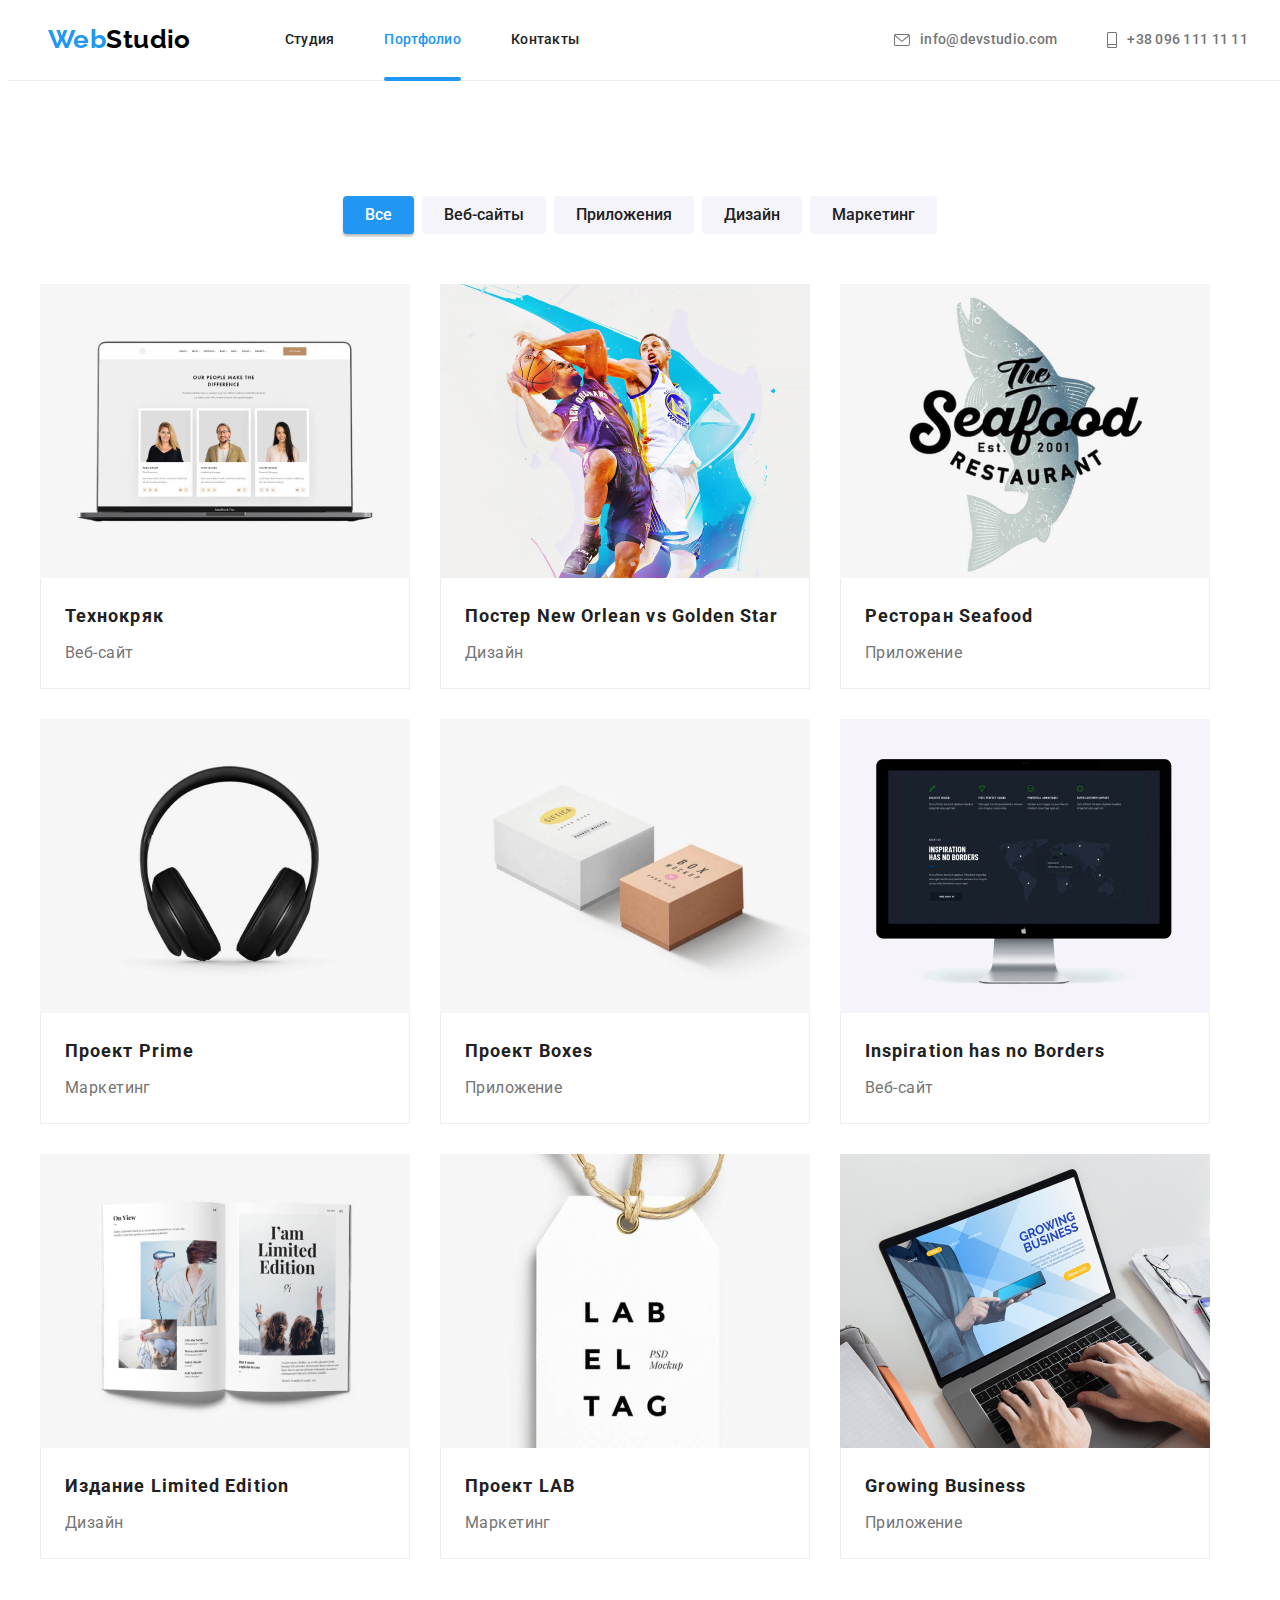
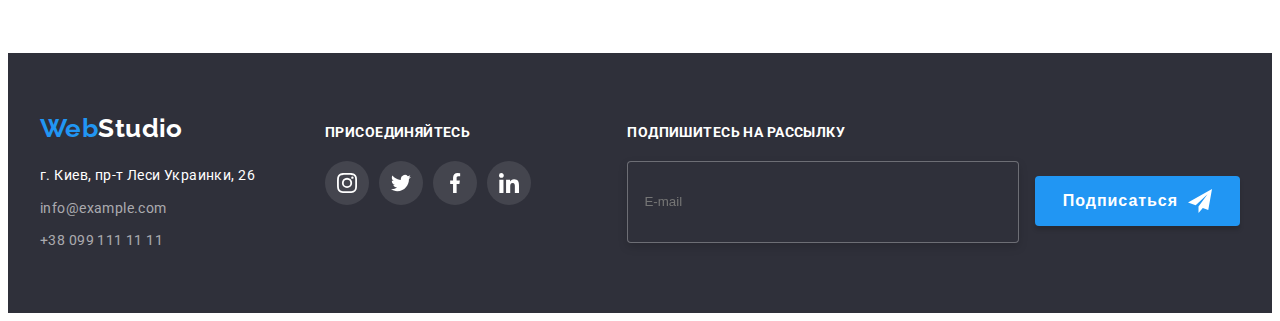
==== portfolio.html @ 4e86a8bd "Add portfolio" ====
<!DOCTYPE html>
<html lang="ru">

<head>
    <meta charset="UTF-8">
    <meta http-equiv="X-UA-Compatible" content="IE=edge">
    <meta name="viewport" content="width=device-width, initial-scale=1.0">
    <title>Document</title>
    <link rel="preconnect" href="https://fonts.googleapis.com">
    <link rel="preconnect" href="https://fonts.gstatic.com" crossorigin>
    <link href="https://fonts.googleapis.com/css2?family=Raleway:wght@700&family=Roboto:wght@400;500;700;900&display=swap"
        rel="stylesheet">
        <link rel="stylesheet" href="https://cdnjs.cloudflare.com/ajax/libs/modern-normalize/1.1.0/modern-normalize.min.css"
            integrity="sha512-wpPYUAdjBVSE4KJnH1VR1HeZfpl1ub8YT/NKx4PuQ5NmX2tKuGu6U/JRp5y+Y8XG2tV+wKQpNHVUX03MfMFn9Q=="
            crossorigin="anonymous" referrerpolicy="no-referrer" />
        <link rel="stylesheet" href="./css/main.min.css">
</head>
<!--Шапка-->
<body>
    <header class="page-header">
        <div class="container header-container">
    
            <nav class="navigation">
                <a href="/" class="logo">Web<span class="logo--header">Studio</span></a>
                <ul class="navigation-section__list">
                    <li class="navigation-section__item">
                        <a href="index.html"
                            class="links navigation-section__link navigation-section__link">Студия</a>
                    </li>
                    <li class="navigation-section__item">
                        <a href="portfolio.html"
                            class="links navigation-section__link navigation-section__link--current">Портфолио</a>
                    </li>
                    <li class="navigation-section__item">
                        <a href="#" class="links navigation-section__link">Контакты</a>
                    </li>
                </ul>
            </nav>
            <ul class="contact-list">
                <li class="contact-list__item">
                    <a href="mailto:info@devstudio.com" class="links contact-list__link">
                        <svg class="contact-list__icon" width="16" height="12">
                            <use href="./images/sprite.svg#envelope"></use>
                        </svg>
                        info@devstudio.com</a>
                </li>
                <li class="contact-list__item">
                    <a href="tel:+380961111111" class="links contact-list__link">
                        <svg class="contact-list__icon" width="10" height="16">
                            <use href="./images/sprite.svg#smartphone"></use>
                        </svg>
                        +38 096 111 11 11</a>
                </li>
            </ul>
        </div>
    </header>
    
    <main>
        
        <section class="section">
            <div class="container">
                <h1 class="is-hidden">portfolio</h1>
    <!--Кнопки фильтров-->
        <ul class="filter-btn__list btn">
            <li class="filter-btn__items">
                <button type="button" class="filter-btn__button filter-btn__button--current">Все</button>
            </li>
            <li class="filter-btn__items">
                <button type="button" class="filter-btn__button">Веб-сайты</button>
            </li>
            <li class="filter-btn__items">
                <button type="button" class="filter-btn__button">Приложения</button>
            </li>
            <li class="filter-btn__items">
                <button type="button" class="filter-btn__button">Дизайн</button>
            </li>
            <li class="filter-btn__items">
                <button type="button" class="filter-btn__button">Маркетинг</button>
            </li>
        </ul>
            
        <!--карточки-->
        
        <ul class="cards-section__list">
            <li class="cards-section__item">
                <a href="#" class="cards-section__link">
                <div class="cards-overlay">
                  <img src="./images/img9.jpg" alt="карточки наших работников" width="370" class="image">
                  <p class="cards-overlay__text">Технокряк это современная площадка распространения коронавируса. Компании используют эту платформу для цифрового
                шпионажа и атак на защищённые сервера конкурентов.</p>
                </div>
                <div class="card-content">
                <h2 class="cards-section__title">Технокряк</h2>
                <p class="cards-section__text">Веб-сайт</p>
                </div>
                </a>
            </li>
            <li class="cards-section__item">
                <a href="#" class="cards-section__link">
                <div class="cards-overlay">
                <img src="./images/img10.jpg" alt="два баскетболиста" width="370" class="image">
                    <p class="cards-overlay__text">Технокряк это современная площадка распространения коронавируса. Компании используют эту
                        платформу для цифрового
                        шпионажа и атак на защищённые сервера конкурентов.</p>
                </div>
                <div class="card-content">
                <h2 class="cards-section__title">Постер <span lang="en"> New Orlean vs Golden Star</span></h2>
                <p class="cards-section__text">Дизайн</p>
                </div>
                </a>
            </li>
            <li class="cards-section__item">
                <a href="#" class="cards-section__link">
                <div class="cards-overlay">
                <img src="./images/img8.jpg" alt="ресторан морской рыбы" width="370" class="image">
                <p class="cards-overlay__text">Технокряк это современная площадка распространения коронавируса. Компании используют эту
                        платформу для цифрового
                        шпионажа и атак на защищённые сервера конкурентов.</p>
                </div>
                <div class="card-content">
                <h2 class="cards-section__title">Ресторан <span lang="en"> Seafood</span></h2>
                <p class="cards-section__text">Приложение</p>
                </div>
                </a>
            </li>
            <li class="cards-section__item">
                <a href="#" class="cards-section__link">
                <div class="cards-overlay">
                <img src="./images/img11.jpg" alt="наушники" width="370" class="image">
                <p class="cards-overlay__text">Технокряк это современная площадка распространения коронавируса. Компании используют эту
                        платформу для цифрового
                        шпионажа и атак на защищённые сервера конкурентов.</p>
                </div>
                <div class="card-content">
                <h2 class="cards-section__title">Проект <span lang="en"> Prime</span></h2>
                <p class="cards-section__text">Маркетинг</p>
                </div>
                </a>
            </li>
            <li class="cards-section__item">
                <a href="#" class="cards-section__link">
                <div class="cards-overlay">
                <img src="./images/img12.jpg" alt="две коробочки" width="370" class="image">
                <p class="cards-overlay__text">Технокряк это современная площадка распространения коронавируса. Компании используют эту
                        платформу для цифрового
                        шпионажа и атак на защищённые сервера конкурентов.</p>
                </div>
                <div class="card-content">
                <h2 class="cards-section__title">Проект <span lang="en"> Boxes</span></h2>
                <p class="cards-section__text">Приложение</p>
                </div>
                </a>
            </li>
            <li class="cards-section__item">
                <a href="#" class="cards-section__link">
                <div class="cards-overlay">
                <img src="./images/img13.jpg" alt="монитор" width="370" class="image">
                <p class="cards-overlay__text">Технокряк это современная площадка распространения коронавируса. Компании используют эту
                        платформу для цифрового
                        шпионажа и атак на защищённые сервера конкурентов.</p>
                </div>
                <div class="card-content">
                <h2 class="cards-section__title"><span lang="en"> Inspiration has no Borders</span></h2>
                <p class="cards-section__text">Веб-сайт</p>
                </div>
                </a>
            </li>
            <li class="cards-section__item">
                <a href="#" class="cards-section__link">
                <div class="cards-overlay">
                <img src="./images/img14.jpg" alt="книга" width="370" class="image">
                <p class="cards-overlay__text">Технокряк это современная площадка распространения коронавируса. Компании используют эту
                        платформу для цифрового
                        шпионажа и атак на защищённые сервера конкурентов.</p>
                </div>
                <div class="card-content">
                <h2 class="cards-section__title">Издание <span lang="en"> Limited Edition</span></h2>
                <p class="cards-section__text">Дизайн</p>
                </div>
                </a>
            </li>
            <li class="cards-section__item">
                <a href="#" class="cards-section__link">
                <div class="cards-overlay">
                <img src="./images/img15.jpg" alt="лейбла" width="370" class="image">
                <p class="cards-overlay__text">Технокряк это современная площадка распространения коронавируса. Компании используют эту
                        платформу для цифрового
                        шпионажа и атак на защищённые сервера конкурентов.</p>
                </div>
                <div class="card-content">
                <h2 class="cards-section__title">Проект <span lang="en"> LAB</span></h2>
                <p class="cards-section__text">Маркетинг</p>
                </div>
                </a>
            </li>
            <li class="cards-section__item">
                <a href="#" class="cards-section__link">
                <div class="cards-overlay">
                <img src="./images/img16.jpg" alt="печатание на ноутбуке" width="370" class="image">
                <p class="cards-overlay__text">Технокряк это современная площадка распространения коронавируса. Компании используют эту
                        платформу для цифрового
                        шпионажа и атак на защищённые сервера конкурентов.</p>
                </div>
                <div class="card-content">
                <h2 class="cards-section__title"><span lang="en"> Growing Business</span></h2>
                <p class="cards-section__text">Приложение</p>
                </div>
                </a>
            </li>
        </ul>
        </div>
        
        </section>
        
    </main>
    <!--подвал-->
    
        <footer class="footer-section">
            <div class="container footer">
                <div class="address-container">
                    <a href="/" class="logo--footer">Web<span class="logo--accent">Studio</span></a>
                    <address>
                        <ul class="footer-section__list">
                            <li class="footer-section__item">
                                <a href="https://goo.gl/maps/anP9cVmsHsZmDmLo8" target="_blank" rel="noopener noreferrer"
                                    class="footer-section__link">
                                    <span class="footer-section__link--current">г. Киев, пр-т Леси Украинки, 26</span></a>
                            </li>
                            <li class="footer-section__item">
                                <a href="mailto:info@example.com" class="footer-section__link">info@example.com</a>
                            </li>
                            <li class="footer-section__item">
                                <a href="tel:+380991111111" class="footer-section__link">+38 099 111 11 11</a>
                            </li>
                        </ul>
                    </address>
                </div>
                <div class="footer-social__thumb">
                    <strong class="footer-social__text">присоединяйтесь</strong>
                    <ul class="footer-social__list">
                        <li class="footer-socials__item">
                            <a href="https://www.instagram.com" class="socials__link socials__link--footer">
                                <svg class="team-social__icon" width="20" height="20">
                                    <use href="./images/sprite.svg#instagram"></use>
                                </svg>
                            </a>
                        </li>
                        <li class="footer-socials__item">
                            <a href="https://twitter.com" class="socials__link socials__link--footer">
                                <svg class="team-social__icon" width="20" height="20">
                                    <use href="./images/sprite.svg#twitter"></use>
                                </svg>
                            </a>
                        </li>
                        <li class="footer-socials__item">
                            <a href="https://www.facebook.com" class="socials__link socials__link--footer">
                                <svg class="team-social__icon" width="20" height="20">
                                    <use href="./images/sprite.svg#facebook"></use>
                                </svg>
                            </a>
                        </li>
                        <li class="footer-socials__item">
                            <a href="https://www.linkedin.com" class="socials__link socials__link--footer">
                                <svg class="team-social__icon" width="20" height="20">
                                    <use href="./images/sprite.svg#linkedin"></use>
                                </svg>
                            </a>
                        </li>
                    </ul>
                </div>
                <!--Форма подвала-->
                <div class="footer-form">
                    <form autocomplete="off">
                        <strong class="footer-form__text">Подпишитесь на рассылку</strong>
                        <label>
        
                            <input class="footer-form__input" type="email" name="email" placeholder="E-mail">
                        </label>
                        <button type="submit" class="footer-form__button">Подписаться
                            <svg class="footer-form__icon--send" width="24" height="24">
                                <use href="./images/sprite.svg#icon-send"></use>
                            </svg>
                        </button>
                    </form>
                </div>
            </div>
        </footer>
</body>

</html>
---- css/main.min.css ----
h1,h2,h3,h4,h5,h6,p,ul{margin:0;padding:0;list-style:none}.socials__link,.team-social__link,.logo--footer,.logo,.cards-section__link,.footer-section__link,.examples-section__link,.links,.navigation-section__link,.contact-list__link{text-decoration:none}.footer-social__list,.team-social__list,.team-section__list,.projects-section__list,.feature-section__list,.filter-btn__list,.cards-section__list,.footer-section__list,.examples-section__list,.navigation-section__list{list-style:none}.is-hidden{position:absolute;white-space:nowrap;width:1px;height:1px;overflow:hidden;border:0;padding:0;clip:rect(0 0 0 0);-webkit-clip-path:inset(50%);clip-path:inset(50%);margin:-1px}.image{display:block;max-width:100%;height:auto}body{color:#fff;background-color:#fff;font-family:"Roboto",sans-serif;font-size:14px;letter-spacing:.03em}.section{padding-top:94px;padding-bottom:94px}.container{width:1200px;margin-left:auto;margin-right:auto;padding-left:15px;padding-right:15px}.page-header{position:fixed;width:100%;top:0;z-index:1;margin:0 auto;border-bottom:1px solid #ececec;background-color:#fff}.header-container{display:flex;align-items:center}.navigation{display:flex;text-align:center}.navigation-section__list{display:flex;align-items:center;justify-content:center;align-items:baseline;margin-left:auto}.navigation-section__item:not(:last-child){margin-right:50px}.navigation-section__link,.contact-list__link{display:inline-block;padding-bottom:32px;padding-top:32px}.navigation-section__link::after{content:"";display:flex;position:absolute;opacity:0;width:100%;height:4px;bottom:-1px;border-radius:2px;background-color:#2196f3;transition:opacity 250ms cubic-bezier(0.4, 0, 0.2, 1),background-color 250ms cubic-bezier(0.4, 0, 0.2, 1)}.navigation-section__link{display:block;position:relative;color:#212121}.navigation-section__link--current:hover::after,.navigation-section__link--current:focus::after{content:"";opacity:1}.navigation-section__link--current::after{opacity:1}.navigation-section__link--current{position:relative;color:#2196f3}.links{display:flex;align-items:center;font-weight:500;line-height:1.14em;letter-spacing:.02em;transition:color 250ms cubic-bezier(0.4, 0, 0.2, 1)}.links:hover,.links:focus{color:#2196f3}.hero.section{background-color:#2f303a;background-image:linear-gradient(to right, rgba(47, 48, 58, 0.4), rgba(47, 48, 58, 0.4)),url(../images/Img17.jpg);background-repeat:no-repeat;background-position:center;background-size:cover;max-width:1600px;height:600px;margin-left:auto;margin-right:auto;text-align:center;padding-bottom:200px;padding-top:200px}.hero.container{display:flex;max-width:696px}.hero-section__title{font-weight:900;font-size:44px;line-height:1.36em;letter-spacing:.06em;text-transform:uppercase;margin-bottom:30px;color:#fff}.hero-section__button:hover,.hero-section__button:focus{background-color:#2196f3;color:#fff}.modal-backdrop{position:fixed;top:0;left:0;width:100vw;height:100vh;z-index:2;opacity:1;background-color:rgba(0,0,0,.2);transition:opacity 250ms cubic-bezier(0.4, 0, 0.2, 1),visibility 250ms}.modal-backdrop--is-hidden{visibility:hidden;opacity:0;pointer-events:none}.modal{position:absolute;top:50%;left:50%;width:528px;min-height:581px;background-color:#fff;box-shadow:0px 1px 3px rgba(0,0,0,.12),0px 1px 1px rgba(0,0,0,.14),0px 2px 1px rgba(0,0,0,.2);border-radius:4px;padding:40px;transform:translate(-50%, -50%) rotate(0) scale(1);transition:250ms}.modal-backdrop>.modal{transform:scale(1) translate(-50%, -50%)}.modal-btn__close{display:flex;align-items:center;justify-content:center;cursor:pointer;position:absolute;top:8px;right:8px;width:30px;height:30px;padding:0;background-color:transparent;border-radius:50%;border:1px solid rgba(0,0,0,.1);transition:fill 250ms cubic-bezier(0.4, 0, 0.2, 1),transform 250ms ease-in-out,border-color 250ms cubic-bezier(0.4, 0, 0.2, 1)}.modal-btn__close:hover,.modal-btn__close:focus{fill:#2196f3;transform:rotate(90deg)}.examples-section__list{display:flex;align-items:center;margin:-15px}.examples-section__item{display:flex;justify-content:center;align-items:center;flex-basis:calc((100% - 6 * $card-set-gap) / 6);margin:15px;color:#2196f3}.examples-section__link{display:flex;justify-content:center;align-items:center;width:170px;height:92px;border:1px solid #afb1b8;border-radius:4px;fill:#afb1b8;transition:fill 250ms cubic-bezier(0.4, 0, 0.2, 1),border-color 250ms cubic-bezier(0.4, 0, 0.2, 1)}.examples-section__link:hover,.examples-section__link:focus{fill:#2196f3;border-color:#2196f3}.footer-section{padding:60px 0;background-color:#2f303a}.container.footer{display:flex;align-items:baseline}.address-container{margin-right:70px}.footer-section__item:not(:last-child){margin-bottom:9px}.footer-section__link{font-style:normal;line-height:1.71em;color:rgba(255,255,255,.6);transition:color 250ms cubic-bezier(0.4, 0, 0.2, 1)}.footer-section__link:hover,.footer-section__link:focus,.footer-section__link--current:hover,.footer-section__link--current:focus{color:#2196f3}.footer-section__link--current{line-height:1.71em;color:#fff;transition:color 250ms cubic-bezier(0.4, 0, 0.2, 1)}.cards-section__list{display:flex;flex-wrap:wrap;background-color:#fff}.cards-section__item{width:370px;margin-right:30px;margin-bottom:30px}.cards-section__item:nth-child(3n){margin-right:0}.cards-section__item:nth-last-child(-n+3){margin-bottom:0}.cards-section__link{display:block;transition:box-shadow 250ms cubic-bezier(0.4, 0, 0.2, 1)}.cards-section__link:hover,.cards-section__link:focus{transform:translateY(0);border:1px solid #eee;box-sizing:border-box;box-shadow:0px 1px 1px rgba(0,0,0,.12),0px 4px 4px rgba(0,0,0,.06),1px 4px 6px rgba(0,0,0,.16)}.cards-section__title{font-weight:700;font-size:18px;line-height:2em;margin-bottom:4px;letter-spacing:.06em;color:#212121}.cards-section__text{font-weight:400;font-size:16px;line-height:1.87;color:#757575}.card-content{padding:20px 24px;border-right:1px solid #eee;border-bottom:1px solid #eee;border-left:1px solid #eee}.contact-list{display:inline-flex;justify-content:center;align-items:center;margin-left:auto}.contact-list__item{display:flex;text-align:center}.contact-list__item:not(:last-child){margin-right:50px}.contact-list__link{display:flex;align-items:center;font-weight:500;line-height:1.14em;letter-spacing:.02em;color:#757575;transition:color 250ms cubic-bezier(0.4, 0, 0.2, 1)}.contact-list__icon{fill:#757575;margin-right:10px;fill:currentColor}.link.current:hover::after,.link.current:focus::after{opacity:1}.button{display:inline-block;padding:10px 32px;font-weight:700;font-size:16px;line-height:1.87em;align-items:center;letter-spacing:.06em;cursor:pointer;color:#fff;min-width:200px;background:#2196f3;box-shadow:0px 4px 4px rgba(0,0,0,.15);border-radius:4px;border:0}.filter-btn__list{display:flex;justify-content:center;margin-bottom:50px;margin-top:94px}.filter-btn__items:not(:last-child){margin-right:8px}.filter-btn__button{display:inline-block;font-weight:500;font-size:16px;line-height:1.62em;font-family:inherit;text-align:center;cursor:pointer;padding:6px 22px;border:none;border-radius:4px;background-color:#f5f4fa;color:#212121;transition:color 250ms cubic-bezier(0.4, 0, 0.2, 1),background-color 250ms cubic-bezier(0.4, 0, 0.2, 1),box-shadow 250ms cubic-bezier(0.4, 0, 0.2, 1)}.filter-btn__button:hover,.filter-btn__button:focus{background-color:#2196f3;color:#fff;box-shadow:0px 3px 1px rgba(0,0,0,.1),0px 1px 2px rgba(0,0,0,.08),0px 2px 2px rgba(0,0,0,.12);border-radius:4px}.filter-btn__button--current{box-shadow:0px 3px 1px rgba(0,0,0,.1),0px 1px 2px rgba(0,0,0,.08),0px 2px 2px rgba(0,0,0,.12);border-radius:4px;background-color:#2196f3;color:#fff}.logo{font-family:"Raleway",sans-serif;font-weight:700;font-size:26px;line-height:1.19em;padding-bottom:25px;padding-top:24px;margin-right:94px;color:#2196f3}.logo--header{color:#000}.logo--footer{font-family:"Raleway",sans-serif;font-weight:700;font-size:26px;line-height:1.19em;display:block;margin-bottom:20px;color:#2196f3}.logo--accent{color:#fff}.feature-section__thumb{display:flex;justify-content:center;align-items:center;width:270px;height:120px;background-color:#f5f4fa;border-radius:4px;margin-bottom:30px}.feature-section__list{display:flex;margin:-15px}.feature-section__item{flex-basis:calc((100% -4 * $card-set-gap) / 4);margin:15px}.feature-section__title{font-weight:700;font-size:14px;line-height:1.14em;text-transform:uppercase;color:#212121;margin-bottom:10px}.feature-section__text{font-size:14px;line-height:1.71em;font-weight:400;color:#757575}.section.projects{padding-top:0px}.projects-section__title,.page-title{font-weight:700;font-size:36px;line-height:1.16em;text-align:center;margin-bottom:50px;color:#212121}.projects-section__list{display:flex;margin-top:0;margin-left:0}.projects-section__item:not(:last-child){margin-right:30px}.projects-section__item{position:relative}.projects-section__item:not(:last-child){margin-right:30px}.projects-section__text{position:absolute;display:flex;width:100%;height:70px;font-weight:700;line-height:1.14;text-align:center;left:0;bottom:0;justify-content:center;align-items:center;text-transform:uppercase;background-color:rgba(47,48,58,.8);color:#fff}.section.team{background-color:#f5f4fa}.team-section__list{display:flex}.team-section__item:not(:last-child){margin-right:30px}.team-section__item{background-color:#fff;box-shadow:0px 1px 3px rgba(0,0,0,.12),0px 1px 1px rgba(0,0,0,.14),0px 2px 1px rgba(0,0,0,.2);border-radius:0px 0px 4px 4px}.team-section__item:not(:last-child){margin-right:30px}.team-section__content{padding:30px 32px}.team-section__subtitle{font-weight:500;font-size:16px;line-height:1.18em;text-align:center;margin-bottom:10px;color:#212121}.team-section__text{font-size:16px;line-height:1.18em;text-align:center;margin-bottom:16px;color:#757575}.footer-social__thumb{display:block;margin-right:auto;width:206px;height:80px}.team-social__list{display:flex;justify-content:center}.team-social__item:not(:last-child),.footer-socials__item:not(:last-child){margin-right:10px}.team-social__link{fill:#fff;color:#afb1b8;transition:background-color 250ms cubic-bezier(0.4, 0, 0.2, 1),fill 250ms cubic-bezier(0.4, 0, 0.2, 1)}.team-social__link:hover,.team-social__link:focus{background-color:#2196f3;color:#fff;transition:color}.team-social__icon{fill:#fff;fill:currentColor}.footer-social__text,.footer-form__text{display:block;font-size:14px;line-height:1.14;margin-bottom:20px;text-transform:uppercase}.footer-social__list{display:flex}.socials__link{display:flex;justify-content:center;align-items:center;width:44px;height:44px;border-radius:50%;color:#afb1b8;transition:background-color 250ms cubic-bezier(0.4, 0, 0.2, 1),fill 250ms cubic-bezier(0.4, 0, 0.2, 1)}.socials__link--footer{background-color:rgba(255,255,255,.1);color:#fff}.socials__link:hover,.socials__link:focus{background-color:#2196f3}.footer-form{display:flex}.footer-form__input{padding:15px 16px;color:rgba(255,255,255,.6);width:358px;height:50px;filter:drop-shadow(0px 4px 4px rgba(0, 0, 0, 0.15));background-color:#2f303a;border:1px solid rgba(255,255,255,.3);border-radius:4px;transition:border 250ms cubic-bezier(0.4, 0, 0.2, 1)}.footer-form__input:focus{border-color:#2196f3}.footer-form__button{display:inline-flex;padding:10px 28px;margin-left:12px;font-weight:700;font-size:16px;line-height:1.87em;align-items:center;letter-spacing:.06em;cursor:pointer;color:#fff;min-width:200px;background:#2196f3;box-shadow:0px 4px 4px rgba(0,0,0,.15);border-radius:4px;border:0}.footer-form__icon--send{margin-left:10px;align-items:center;fill:currentColor}.cards-overlay{position:relative;overflow:hidden}.cards-overlay__text{position:absolute;top:0;left:0;width:100%;height:100%;padding:63px 24px;font-weight:400;font-size:18px;line-height:1.56em;color:#fff;background-color:rgba(33,150,243,.9);transform:translateY(101%);transition:transform 250ms cubic-bezier(0.4, 0, 0.2, 1)}.cards-section__link:hover .cards-overlay__text,.cards-section__link:focus .cards-overlay__text{transform:translateY(0)}.feedback{display:flex;flex-direction:column}.feedback-text{font-weight:700;font-size:20px;line-height:1.15;text-align:center;margin-bottom:12px;color:#212121}input:-webkit-autofill,input:-webkit-autofill:hover,input:-webkit-autofill:focus,input:-webkit-autofill:active{-webkit-transition:background-color 5000s ease-in-out 0s;transition:background-color 5000s ease-in-out 0s;-webkit-box-shadow:0 0 0px 1000px #fff inset}.feedback-label{position:relative;display:block;margin-bottom:10px}.feedback-label__text{display:block;font-weight:400;font-size:12px;line-height:1.16;color:#757575;letter-spacing:.01em;margin-bottom:4px}.feedback-label__icon{position:absolute;top:0;left:0;transform:translate(12px, 28px);width:18px;height:18px;transition:fill 250ms cubic-bezier(0.4, 0, 0.2, 1)}.feedback-label:hover>.feedback-label__icon{fill:#2196f3;border-color:#2196f3}.feedback-label:focus-within>.feedback-label__icon{fill:#2196f3;border-color:#2196f3}.feedback-label__input{display:block;width:100%;height:40px;padding-left:42px;border:1px solid rgba(33,33,33,.2);border-radius:4px;outline:none;background-color:transparent;transition:fill 250ms fill cubic-bezier(0.4, 0, 0.2, 1),border 250ms border cubic-bezier(0.4, 0, 0.2, 1)}.feedback-label:hover>.feedback-label__input{fill:#2196f3;border-color:#2196f3;outline:-webkit-focus-ring-color auto 0px}.feedback-label:focus-within>.feedback-label__input{fill:#2196f3;border-color:#2196f3;outline:-webkit-focus-ring-color auto 0px}.feedback-label__textarea{display:block;resize:none;width:100%;height:120px;border:1px solid rgba(33,33,33,.2);border-radius:4px;padding:12px 16px;transition:border 250ms border cubic-bezier(0.4, 0, 0.2, 1)}.feedback-label__textarea:focus-visible,.feedback-label__textarea:focus{border:1px solid #2196f3;outline:-webkit-focus-ring-color auto 0px}.feedback-label__textarea::-moz-placeholder{font-weight:400;font-size:12px;line-height:1.16;letter-spacing:.01em;color:rgba(117,117,117,.5)}.feedback-label__textarea:-ms-input-placeholder{font-weight:400;font-size:12px;line-height:1.16;letter-spacing:.01em;color:rgba(117,117,117,.5)}.feedback-label__textarea::placeholder{font-weight:400;font-size:12px;line-height:1.16;letter-spacing:.01em;color:rgba(117,117,117,.5)}.feedback-label--textarea{margin-bottom:20px}.feedback-checkbox{display:flex;align-items:center;justify-content:center;border-radius:2px;margin-bottom:30px;margin-right:8px}.feedback-checkbox__policy{position:absolute;white-space:nowrap;width:1px;height:1px;overflow:hidden;border:0;padding:0;clip:rect(0 0 0 0);-webkit-clip-path:inset(50%);clip-path:inset(50%);margin:-1px}.feedback-checkbox__icon--check:hover,.feedback-checkbox__policy:focus+.feedback-checkbox__icon--check{border-color:#2196f3}.feedback-checkbox__icon--check{margin-right:7px;width:16px;height:15px;cursor:pointer;border:2px solid #212121;border-radius:2px;fill:#fff;background-color:#fff;transition-property:background-color,border;transition-duration:250ms;transition-timing-function:cubic-bezier(0.4, 0, 0.2, 1)}.feedback-checkbox__policy:checked+.feedback-checkbox__icon--check{margin-right:7px;width:16px;height:15px;border:2px solid transparent;border-radius:2px;background-color:#2196f3;border:none}.modal-label:last-of-type:focus-within{outline:1px solid #2196f3}.feedback-checkbox__contract{font-weight:400;font-size:14px;line-height:1.71;-webkit-text-decoration-line:underline;text-decoration-line:underline;-webkit-text-decoration-skip-ink:none;text-decoration-skip-ink:none;color:#2196f3}.feedback-submit__btn{font-family:inherit;height:50px;margin:0 auto;padding:0}.feedback-checkbox__text{font-weight:400;font-size:14px;line-height:1.71;letter-spacing:.03em;color:#757575}/*# sourceMappingURL=main.min.css.map */
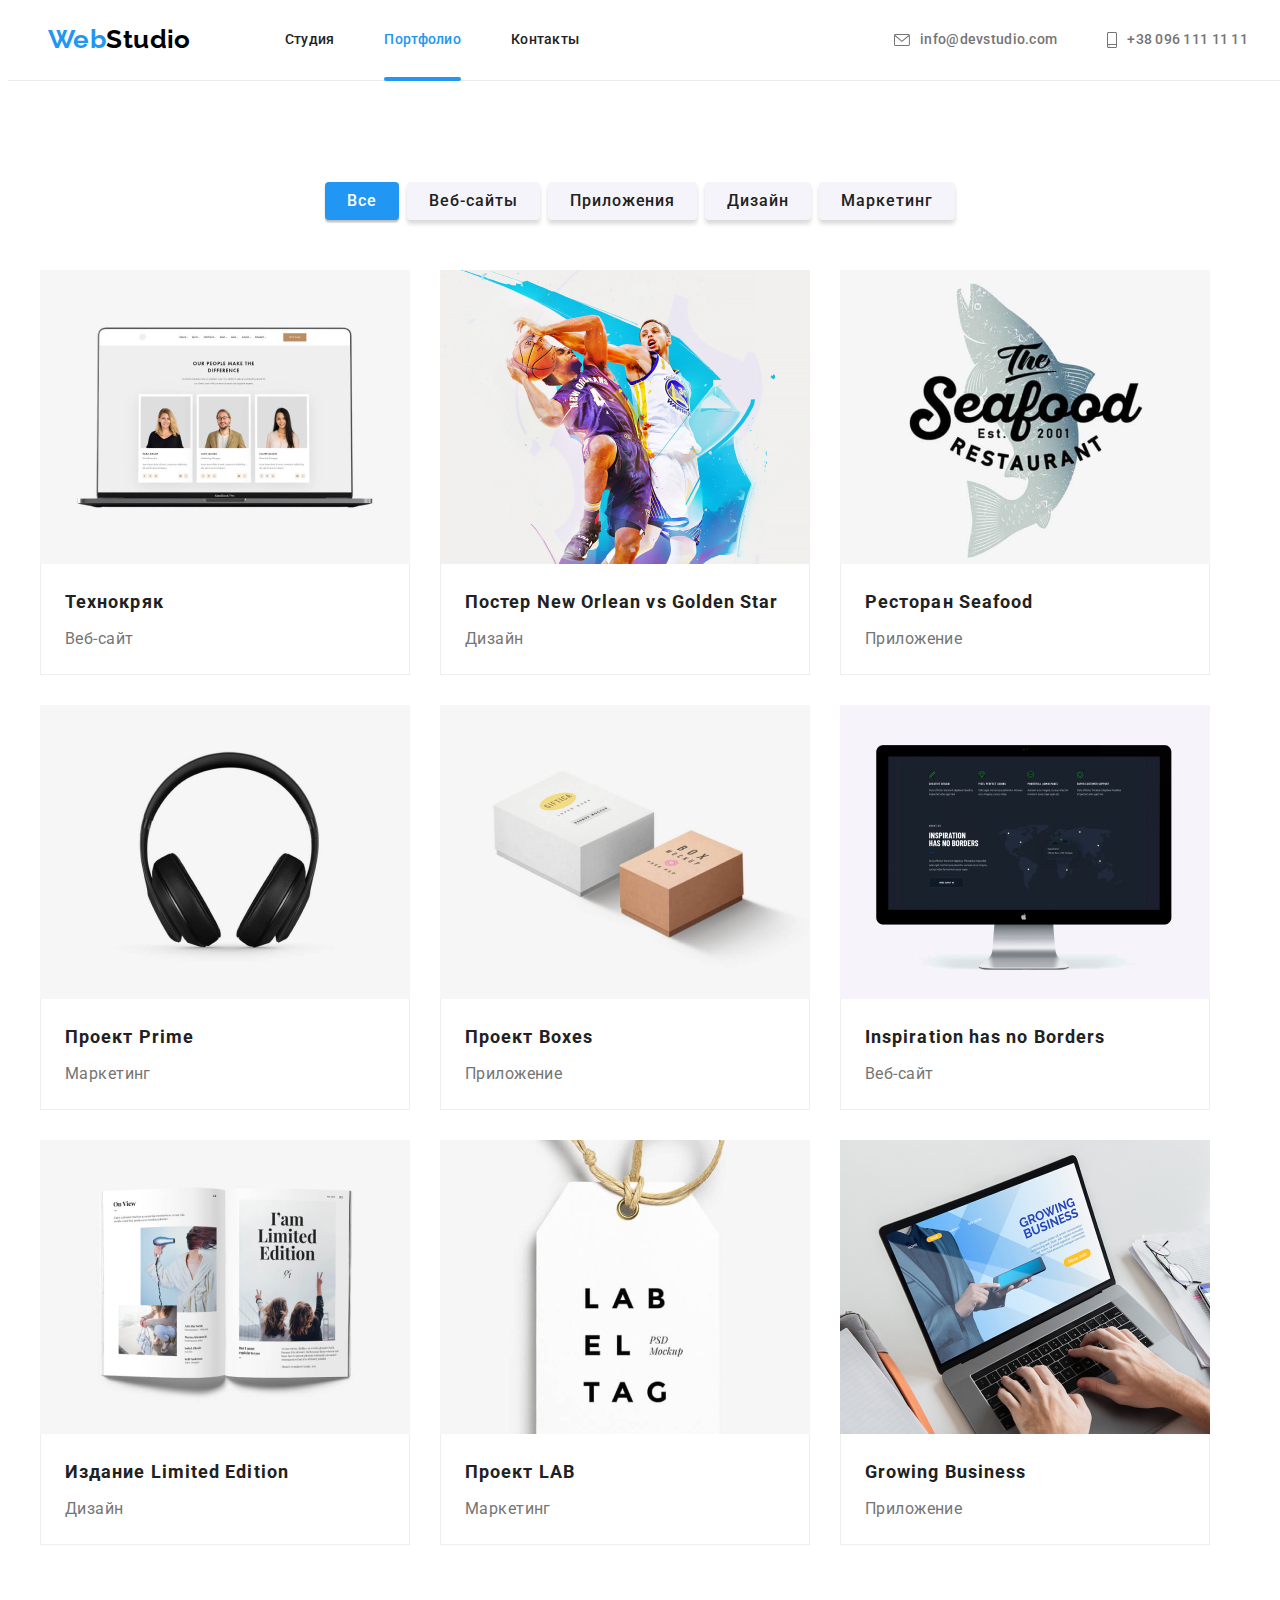
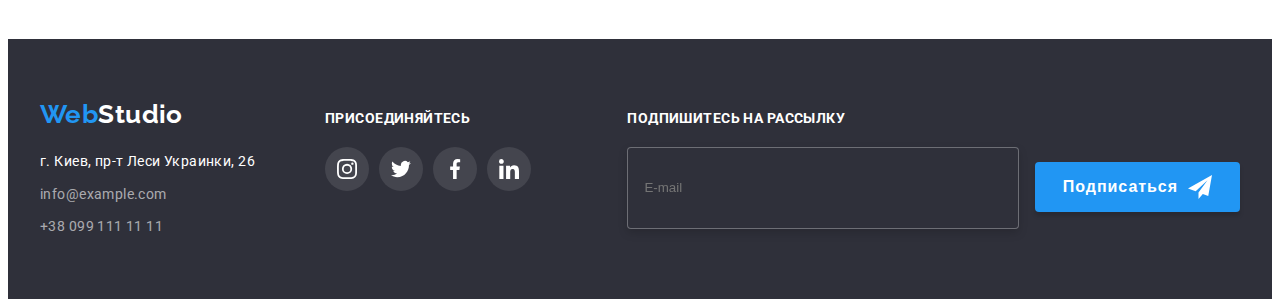
==== commit 825f5167: "Create new HW-8 cretae svg" ====
--- a/portfolio.html
+++ b/portfolio.html
@@ -18,21 +18,21 @@
 <!--Шапка-->
 <body>
     <header class="page-header">
-        <div class="container header-container">
+        <div class="container container--header">
     
             <nav class="navigation">
                 <a href="/" class="logo">Web<span class="logo--header">Studio</span></a>
-                <ul class="navigation-section__list">
-                    <li class="navigation-section__item">
+                <ul class="navigation__list">
+                    <li class="navigation__item">
                         <a href="index.html"
-                            class="links navigation-section__link navigation-section__link">Студия</a>
+                            class="links navigation__link">Студия</a>
                     </li>
-                    <li class="navigation-section__item">
+                    <li class="navigation__item">
                         <a href="portfolio.html"
-                            class="links navigation-section__link navigation-section__link--current">Портфолио</a>
+                            class="links navigation__link navigation__link--current">Портфолио</a>
                     </li>
-                    <li class="navigation-section__item">
-                        <a href="#" class="links navigation-section__link">Контакты</a>
+                    <li class="navigation__item">
+                        <a href="#" class="links navigation__link">Контакты</a>
                     </li>
                 </ul>
             </nav>
@@ -63,40 +63,39 @@
     <!--Кнопки фильтров-->
         <ul class="filter-btn__list btn">
             <li class="filter-btn__items">
-                <button type="button" class="filter-btn__button filter-btn__button--current">Все</button>
-            </li>
-            <li class="filter-btn__items">
-                <button type="button" class="filter-btn__button">Веб-сайты</button>
-            </li>
-            <li class="filter-btn__items">
-                <button type="button" class="filter-btn__button">Приложения</button>
-            </li>
-            <li class="filter-btn__items">
-                <button type="button" class="filter-btn__button">Дизайн</button>
-            </li>
-            <li class="filter-btn__items">
-                <button type="button" class="filter-btn__button">Маркетинг</button>
+                <button type="button" class="filter-btn__button  button button--filters filter-btn__button--current">Все</button>
+            </li>
+            <li class="filter-btn__items">
+                <button type="button" class="filter-btn__button button button--filters">Веб-сайты</button>
+            </li>
+            <li class="filter-btn__items">
+                <button type="button" class="filter-btn__button button button--filters">Приложения</button>
+            </li>
+            <li class="filter-btn__items">
+                <button type="button" class="filter-btn__button button button--filters">Дизайн</button>
+            </li>
+            <li class="filter-btn__items">
+                <button type="button" class="filter-btn__button button button--filters">Маркетинг</button>
             </li>
         </ul>
             
         <!--карточки-->
-        
-        <ul class="cards-section__list">
-            <li class="cards-section__item">
-                <a href="#" class="cards-section__link">
-                <div class="cards-overlay">
-                  <img src="./images/img9.jpg" alt="карточки наших работников" width="370" class="image">
-                  <p class="cards-overlay__text">Технокряк это современная площадка распространения коронавируса. Компании используют эту платформу для цифрового
+        <ul class="cards__list">
+            <li class="cards__item">
+                <a href="#" class="cards__link">
+                <div class="cards-overlay">
+                <img src="./images/img9.jpg" alt="карточки наших работников" width="370" class="image">
+                <p class="cards-overlay__text">Технокряк это современная площадка распространения коронавируса. Компании используют эту платформу для цифрового
                 шпионажа и атак на защищённые сервера конкурентов.</p>
                 </div>
                 <div class="card-content">
-                <h2 class="cards-section__title">Технокряк</h2>
-                <p class="cards-section__text">Веб-сайт</p>
-                </div>
-                </a>
-            </li>
-            <li class="cards-section__item">
-                <a href="#" class="cards-section__link">
+                <h2 class="cards__title">Технокряк</h2>
+                <p class="cards__text">Веб-сайт</p>
+                </div>
+                </a>
+            </li>
+            <li class="cards__item">
+                <a href="#" class="cards__link">
                 <div class="cards-overlay">
                 <img src="./images/img10.jpg" alt="два баскетболиста" width="370" class="image">
                     <p class="cards-overlay__text">Технокряк это современная площадка распространения коронавируса. Компании используют эту
@@ -104,13 +103,13 @@
                         шпионажа и атак на защищённые сервера конкурентов.</p>
                 </div>
                 <div class="card-content">
-                <h2 class="cards-section__title">Постер <span lang="en"> New Orlean vs Golden Star</span></h2>
-                <p class="cards-section__text">Дизайн</p>
-                </div>
-                </a>
-            </li>
-            <li class="cards-section__item">
-                <a href="#" class="cards-section__link">
+                <h2 class="cards__title">Постер <span lang="en"> New Orlean vs Golden Star</span></h2>
+                <p class="cards__text">Дизайн</p>
+                </div>
+                </a>
+            </li>
+            <li class="cards__item">
+                <a href="#" class="cards__link">
                 <div class="cards-overlay">
                 <img src="./images/img8.jpg" alt="ресторан морской рыбы" width="370" class="image">
                 <p class="cards-overlay__text">Технокряк это современная площадка распространения коронавируса. Компании используют эту
@@ -118,13 +117,13 @@
                         шпионажа и атак на защищённые сервера конкурентов.</p>
                 </div>
                 <div class="card-content">
-                <h2 class="cards-section__title">Ресторан <span lang="en"> Seafood</span></h2>
-                <p class="cards-section__text">Приложение</p>
-                </div>
-                </a>
-            </li>
-            <li class="cards-section__item">
-                <a href="#" class="cards-section__link">
+                <h2 class="cards__title">Ресторан <span lang="en"> Seafood</span></h2>
+                <p class="cards__text">Приложение</p>
+                </div>
+                </a>
+            </li>
+            <li class="cards__item">
+                <a href="#" class="cards__link">
                 <div class="cards-overlay">
                 <img src="./images/img11.jpg" alt="наушники" width="370" class="image">
                 <p class="cards-overlay__text">Технокряк это современная площадка распространения коронавируса. Компании используют эту
@@ -132,13 +131,13 @@
                         шпионажа и атак на защищённые сервера конкурентов.</p>
                 </div>
                 <div class="card-content">
-                <h2 class="cards-section__title">Проект <span lang="en"> Prime</span></h2>
-                <p class="cards-section__text">Маркетинг</p>
-                </div>
-                </a>
-            </li>
-            <li class="cards-section__item">
-                <a href="#" class="cards-section__link">
+                <h2 class="cards__title">Проект <span lang="en"> Prime</span></h2>
+                <p class="cards__text">Маркетинг</p>
+                </div>
+                </a>
+            </li>
+            <li class="cards__item">
+                <a href="#" class="cards__link">
                 <div class="cards-overlay">
                 <img src="./images/img12.jpg" alt="две коробочки" width="370" class="image">
                 <p class="cards-overlay__text">Технокряк это современная площадка распространения коронавируса. Компании используют эту
@@ -146,13 +145,13 @@
                         шпионажа и атак на защищённые сервера конкурентов.</p>
                 </div>
                 <div class="card-content">
-                <h2 class="cards-section__title">Проект <span lang="en"> Boxes</span></h2>
-                <p class="cards-section__text">Приложение</p>
-                </div>
-                </a>
-            </li>
-            <li class="cards-section__item">
-                <a href="#" class="cards-section__link">
+                <h2 class="cards__title">Проект <span lang="en"> Boxes</span></h2>
+                <p class="cards__text">Приложение</p>
+                </div>
+                </a>
+            </li>
+            <li class="cards__item">
+                <a href="#" class="cards__link">
                 <div class="cards-overlay">
                 <img src="./images/img13.jpg" alt="монитор" width="370" class="image">
                 <p class="cards-overlay__text">Технокряк это современная площадка распространения коронавируса. Компании используют эту
@@ -160,13 +159,13 @@
                         шпионажа и атак на защищённые сервера конкурентов.</p>
                 </div>
                 <div class="card-content">
-                <h2 class="cards-section__title"><span lang="en"> Inspiration has no Borders</span></h2>
-                <p class="cards-section__text">Веб-сайт</p>
-                </div>
-                </a>
-            </li>
-            <li class="cards-section__item">
-                <a href="#" class="cards-section__link">
+                <h2 class="cards__title"><span lang="en"> Inspiration has no Borders</span></h2>
+                <p class="cards__text">Веб-сайт</p>
+                </div>
+                </a>
+            </li>
+            <li class="cards__item">
+                <a href="#" class="cards__link">
                 <div class="cards-overlay">
                 <img src="./images/img14.jpg" alt="книга" width="370" class="image">
                 <p class="cards-overlay__text">Технокряк это современная площадка распространения коронавируса. Компании используют эту
@@ -174,13 +173,13 @@
                         шпионажа и атак на защищённые сервера конкурентов.</p>
                 </div>
                 <div class="card-content">
-                <h2 class="cards-section__title">Издание <span lang="en"> Limited Edition</span></h2>
-                <p class="cards-section__text">Дизайн</p>
-                </div>
-                </a>
-            </li>
-            <li class="cards-section__item">
-                <a href="#" class="cards-section__link">
+                <h2 class="cards__title">Издание <span lang="en"> Limited Edition</span></h2>
+                <p class="cards__text">Дизайн</p>
+                </div>
+                </a>
+            </li>
+            <li class="cards__item">
+                <a href="#" class="cards__link">
                 <div class="cards-overlay">
                 <img src="./images/img15.jpg" alt="лейбла" width="370" class="image">
                 <p class="cards-overlay__text">Технокряк это современная площадка распространения коронавируса. Компании используют эту
@@ -188,13 +187,13 @@
                         шпионажа и атак на защищённые сервера конкурентов.</p>
                 </div>
                 <div class="card-content">
-                <h2 class="cards-section__title">Проект <span lang="en"> LAB</span></h2>
-                <p class="cards-section__text">Маркетинг</p>
-                </div>
-                </a>
-            </li>
-            <li class="cards-section__item">
-                <a href="#" class="cards-section__link">
+                <h2 class="cards__title">Проект <span lang="en"> LAB</span></h2>
+                <p class="cards__text">Маркетинг</p>
+                </div>
+                </a>
+            </li>
+            <li class="cards__item">
+                <a href="#" class="cards__link">
                 <div class="cards-overlay">
                 <img src="./images/img16.jpg" alt="печатание на ноутбуке" width="370" class="image">
                 <p class="cards-overlay__text">Технокряк это современная площадка распространения коронавируса. Компании используют эту
@@ -202,8 +201,8 @@
                         шпионажа и атак на защищённые сервера конкурентов.</p>
                 </div>
                 <div class="card-content">
-                <h2 class="cards-section__title"><span lang="en"> Growing Business</span></h2>
-                <p class="cards-section__text">Приложение</p>
+                <h2 class="cards__title"><span lang="en"> Growing Business</span></h2>
+                <p class="cards__text">Приложение</p>
                 </div>
                 </a>
             </li>
@@ -215,53 +214,54 @@
     </main>
     <!--подвал-->
     
-        <footer class="footer-section">
-            <div class="container footer">
+        <footer class="footer">
+            <div class="container container--footer">
                 <div class="address-container">
                     <a href="/" class="logo--footer">Web<span class="logo--accent">Studio</span></a>
                     <address>
-                        <ul class="footer-section__list">
-                            <li class="footer-section__item">
+                        <ul class="footer__list">
+                            <li class="footer__item">
                                 <a href="https://goo.gl/maps/anP9cVmsHsZmDmLo8" target="_blank" rel="noopener noreferrer"
-                                    class="footer-section__link">
-                                    <span class="footer-section__link--current">г. Киев, пр-т Леси Украинки, 26</span></a>
+                                    class="footer__link">
+                                    <span class="footer__link--current">г. Киев, пр-т Леси Украинки, 26</span></a>
                             </li>
-                            <li class="footer-section__item">
-                                <a href="mailto:info@example.com" class="footer-section__link">info@example.com</a>
+                            <li class="footer__item">
+                                <a href="mailto:info@example.com" class="footer__link">info@example.com</a>
                             </li>
-                            <li class="footer-section__item">
-                                <a href="tel:+380991111111" class="footer-section__link">+38 099 111 11 11</a>
+                            <li class="footer__item">
+                                <a href="tel:+380991111111" class="footer__link">+38 099 111 11 11</a>
                             </li>
                         </ul>
                     </address>
                 </div>
-                <div class="footer-social__thumb">
-                    <strong class="footer-social__text">присоединяйтесь</strong>
-                    <ul class="footer-social__list">
-                        <li class="footer-socials__item">
+                <!--------------------- socials -------------------------->
+                <div class="social__thumb">
+                    <strong class="social__text">присоединяйтесь</strong>
+                    <ul class="social__list">
+                        <li class="social__item">
                             <a href="https://www.instagram.com" class="socials__link socials__link--footer">
-                                <svg class="team-social__icon" width="20" height="20">
+                                <svg class="social__icon" width="20" height="20">
                                     <use href="./images/sprite.svg#instagram"></use>
                                 </svg>
                             </a>
                         </li>
-                        <li class="footer-socials__item">
+                        <li class="social__item">
                             <a href="https://twitter.com" class="socials__link socials__link--footer">
-                                <svg class="team-social__icon" width="20" height="20">
+                                <svg class="social__icon" width="20" height="20">
                                     <use href="./images/sprite.svg#twitter"></use>
                                 </svg>
                             </a>
                         </li>
-                        <li class="footer-socials__item">
+                        <li class="social__item">
                             <a href="https://www.facebook.com" class="socials__link socials__link--footer">
-                                <svg class="team-social__icon" width="20" height="20">
+                                <svg class="social__icon" width="20" height="20">
                                     <use href="./images/sprite.svg#facebook"></use>
                                 </svg>
                             </a>
                         </li>
-                        <li class="footer-socials__item">
+                        <li class="social__item">
                             <a href="https://www.linkedin.com" class="socials__link socials__link--footer">
-                                <svg class="team-social__icon" width="20" height="20">
+                                <svg class="social__icon" width="20" height="20">
                                     <use href="./images/sprite.svg#linkedin"></use>
                                 </svg>
                             </a>
@@ -269,15 +269,15 @@
                     </ul>
                 </div>
                 <!--Форма подвала-->
-                <div class="footer-form">
+                <div class="form__thumb">
                     <form autocomplete="off">
-                        <strong class="footer-form__text">Подпишитесь на рассылку</strong>
+                        <strong class="form__text">Подпишитесь на рассылку</strong>
                         <label>
         
-                            <input class="footer-form__input" type="email" name="email" placeholder="E-mail">
+                            <input class="form__input" type="email" name="email" placeholder="E-mail">
                         </label>
-                        <button type="submit" class="footer-form__button">Подписаться
-                            <svg class="footer-form__icon--send" width="24" height="24">
+                        <button type="submit" class="form__button button button--footer">Подписаться
+                            <svg class="form__icon--send" width="24" height="24">
                                 <use href="./images/sprite.svg#icon-send"></use>
                             </svg>
                         </button>
--- a/css/main.min.css
+++ b/css/main.min.css
@@ -1 +1 @@
-h1,h2,h3,h4,h5,h6,p,ul{margin:0;padding:0;list-style:none}.socials__link,.team-social__link,.logo--footer,.logo,.cards-section__link,.footer-section__link,.examples-section__link,.links,.navigation-section__link,.contact-list__link{text-decoration:none}.footer-social__list,.team-social__list,.team-section__list,.projects-section__list,.feature-section__list,.filter-btn__list,.cards-section__list,.footer-section__list,.examples-section__list,.navigation-section__list{list-style:none}.is-hidden{position:absolute;white-space:nowrap;width:1px;height:1px;overflow:hidden;border:0;padding:0;clip:rect(0 0 0 0);-webkit-clip-path:inset(50%);clip-path:inset(50%);margin:-1px}.image{display:block;max-width:100%;height:auto}body{color:#fff;background-color:#fff;font-family:"Roboto",sans-serif;font-size:14px;letter-spacing:.03em}.section{padding-top:94px;padding-bottom:94px}.container{width:1200px;margin-left:auto;margin-right:auto;padding-left:15px;padding-right:15px}.page-header{position:fixed;width:100%;top:0;z-index:1;margin:0 auto;border-bottom:1px solid #ececec;background-color:#fff}.header-container{display:flex;align-items:center}.navigation{display:flex;text-align:center}.navigation-section__list{display:flex;align-items:center;justify-content:center;align-items:baseline;margin-left:auto}.navigation-section__item:not(:last-child){margin-right:50px}.navigation-section__link,.contact-list__link{display:inline-block;padding-bottom:32px;padding-top:32px}.navigation-section__link::after{content:"";display:flex;position:absolute;opacity:0;width:100%;height:4px;bottom:-1px;border-radius:2px;background-color:#2196f3;transition:opacity 250ms cubic-bezier(0.4, 0, 0.2, 1),background-color 250ms cubic-bezier(0.4, 0, 0.2, 1)}.navigation-section__link{display:block;position:relative;color:#212121}.navigation-section__link--current:hover::after,.navigation-section__link--current:focus::after{content:"";opacity:1}.navigation-section__link--current::after{opacity:1}.navigation-section__link--current{position:relative;color:#2196f3}.links{display:flex;align-items:center;font-weight:500;line-height:1.14em;letter-spacing:.02em;transition:color 250ms cubic-bezier(0.4, 0, 0.2, 1)}.links:hover,.links:focus{color:#2196f3}.hero.section{background-color:#2f303a;background-image:linear-gradient(to right, rgba(47, 48, 58, 0.4), rgba(47, 48, 58, 0.4)),url(../images/Img17.jpg);background-repeat:no-repeat;background-position:center;background-size:cover;max-width:1600px;height:600px;margin-left:auto;margin-right:auto;text-align:center;padding-bottom:200px;padding-top:200px}.hero.container{display:flex;max-width:696px}.hero-section__title{font-weight:900;font-size:44px;line-height:1.36em;letter-spacing:.06em;text-transform:uppercase;margin-bottom:30px;color:#fff}.hero-section__button:hover,.hero-section__button:focus{background-color:#2196f3;color:#fff}.modal-backdrop{position:fixed;top:0;left:0;width:100vw;height:100vh;z-index:2;opacity:1;background-color:rgba(0,0,0,.2);transition:opacity 250ms cubic-bezier(0.4, 0, 0.2, 1),visibility 250ms}.modal-backdrop--is-hidden{visibility:hidden;opacity:0;pointer-events:none}.modal{position:absolute;top:50%;left:50%;width:528px;min-height:581px;background-color:#fff;box-shadow:0px 1px 3px rgba(0,0,0,.12),0px 1px 1px rgba(0,0,0,.14),0px 2px 1px rgba(0,0,0,.2);border-radius:4px;padding:40px;transform:translate(-50%, -50%) rotate(0) scale(1);transition:250ms}.modal-backdrop>.modal{transform:scale(1) translate(-50%, -50%)}.modal-btn__close{display:flex;align-items:center;justify-content:center;cursor:pointer;position:absolute;top:8px;right:8px;width:30px;height:30px;padding:0;background-color:transparent;border-radius:50%;border:1px solid rgba(0,0,0,.1);transition:fill 250ms cubic-bezier(0.4, 0, 0.2, 1),transform 250ms ease-in-out,border-color 250ms cubic-bezier(0.4, 0, 0.2, 1)}.modal-btn__close:hover,.modal-btn__close:focus{fill:#2196f3;transform:rotate(90deg)}.examples-section__list{display:flex;align-items:center;margin:-15px}.examples-section__item{display:flex;justify-content:center;align-items:center;flex-basis:calc((100% - 6 * $card-set-gap) / 6);margin:15px;color:#2196f3}.examples-section__link{display:flex;justify-content:center;align-items:center;width:170px;height:92px;border:1px solid #afb1b8;border-radius:4px;fill:#afb1b8;transition:fill 250ms cubic-bezier(0.4, 0, 0.2, 1),border-color 250ms cubic-bezier(0.4, 0, 0.2, 1)}.examples-section__link:hover,.examples-section__link:focus{fill:#2196f3;border-color:#2196f3}.footer-section{padding:60px 0;background-color:#2f303a}.container.footer{display:flex;align-items:baseline}.address-container{margin-right:70px}.footer-section__item:not(:last-child){margin-bottom:9px}.footer-section__link{font-style:normal;line-height:1.71em;color:rgba(255,255,255,.6);transition:color 250ms cubic-bezier(0.4, 0, 0.2, 1)}.footer-section__link:hover,.footer-section__link:focus,.footer-section__link--current:hover,.footer-section__link--current:focus{color:#2196f3}.footer-section__link--current{line-height:1.71em;color:#fff;transition:color 250ms cubic-bezier(0.4, 0, 0.2, 1)}.cards-section__list{display:flex;flex-wrap:wrap;background-color:#fff}.cards-section__item{width:370px;margin-right:30px;margin-bottom:30px}.cards-section__item:nth-child(3n){margin-right:0}.cards-section__item:nth-last-child(-n+3){margin-bottom:0}.cards-section__link{display:block;transition:box-shadow 250ms cubic-bezier(0.4, 0, 0.2, 1)}.cards-section__link:hover,.cards-section__link:focus{transform:translateY(0);border:1px solid #eee;box-sizing:border-box;box-shadow:0px 1px 1px rgba(0,0,0,.12),0px 4px 4px rgba(0,0,0,.06),1px 4px 6px rgba(0,0,0,.16)}.cards-section__title{font-weight:700;font-size:18px;line-height:2em;margin-bottom:4px;letter-spacing:.06em;color:#212121}.cards-section__text{font-weight:400;font-size:16px;line-height:1.87;color:#757575}.card-content{padding:20px 24px;border-right:1px solid #eee;border-bottom:1px solid #eee;border-left:1px solid #eee}.contact-list{display:inline-flex;justify-content:center;align-items:center;margin-left:auto}.contact-list__item{display:flex;text-align:center}.contact-list__item:not(:last-child){margin-right:50px}.contact-list__link{display:flex;align-items:center;font-weight:500;line-height:1.14em;letter-spacing:.02em;color:#757575;transition:color 250ms cubic-bezier(0.4, 0, 0.2, 1)}.contact-list__icon{fill:#757575;margin-right:10px;fill:currentColor}.link.current:hover::after,.link.current:focus::after{opacity:1}.button{display:inline-block;padding:10px 32px;font-weight:700;font-size:16px;line-height:1.87em;align-items:center;letter-spacing:.06em;cursor:pointer;color:#fff;min-width:200px;background:#2196f3;box-shadow:0px 4px 4px rgba(0,0,0,.15);border-radius:4px;border:0}.filter-btn__list{display:flex;justify-content:center;margin-bottom:50px;margin-top:94px}.filter-btn__items:not(:last-child){margin-right:8px}.filter-btn__button{display:inline-block;font-weight:500;font-size:16px;line-height:1.62em;font-family:inherit;text-align:center;cursor:pointer;padding:6px 22px;border:none;border-radius:4px;background-color:#f5f4fa;color:#212121;transition:color 250ms cubic-bezier(0.4, 0, 0.2, 1),background-color 250ms cubic-bezier(0.4, 0, 0.2, 1),box-shadow 250ms cubic-bezier(0.4, 0, 0.2, 1)}.filter-btn__button:hover,.filter-btn__button:focus{background-color:#2196f3;color:#fff;box-shadow:0px 3px 1px rgba(0,0,0,.1),0px 1px 2px rgba(0,0,0,.08),0px 2px 2px rgba(0,0,0,.12);border-radius:4px}.filter-btn__button--current{box-shadow:0px 3px 1px rgba(0,0,0,.1),0px 1px 2px rgba(0,0,0,.08),0px 2px 2px rgba(0,0,0,.12);border-radius:4px;background-color:#2196f3;color:#fff}.logo{font-family:"Raleway",sans-serif;font-weight:700;font-size:26px;line-height:1.19em;padding-bottom:25px;padding-top:24px;margin-right:94px;color:#2196f3}.logo--header{color:#000}.logo--footer{font-family:"Raleway",sans-serif;font-weight:700;font-size:26px;line-height:1.19em;display:block;margin-bottom:20px;color:#2196f3}.logo--accent{color:#fff}.feature-section__thumb{display:flex;justify-content:center;align-items:center;width:270px;height:120px;background-color:#f5f4fa;border-radius:4px;margin-bottom:30px}.feature-section__list{display:flex;margin:-15px}.feature-section__item{flex-basis:calc((100% -4 * $card-set-gap) / 4);margin:15px}.feature-section__title{font-weight:700;font-size:14px;line-height:1.14em;text-transform:uppercase;color:#212121;margin-bottom:10px}.feature-section__text{font-size:14px;line-height:1.71em;font-weight:400;color:#757575}.section.projects{padding-top:0px}.projects-section__title,.page-title{font-weight:700;font-size:36px;line-height:1.16em;text-align:center;margin-bottom:50px;color:#212121}.projects-section__list{display:flex;margin-top:0;margin-left:0}.projects-section__item:not(:last-child){margin-right:30px}.projects-section__item{position:relative}.projects-section__item:not(:last-child){margin-right:30px}.projects-section__text{position:absolute;display:flex;width:100%;height:70px;font-weight:700;line-height:1.14;text-align:center;left:0;bottom:0;justify-content:center;align-items:center;text-transform:uppercase;background-color:rgba(47,48,58,.8);color:#fff}.section.team{background-color:#f5f4fa}.team-section__list{display:flex}.team-section__item:not(:last-child){margin-right:30px}.team-section__item{background-color:#fff;box-shadow:0px 1px 3px rgba(0,0,0,.12),0px 1px 1px rgba(0,0,0,.14),0px 2px 1px rgba(0,0,0,.2);border-radius:0px 0px 4px 4px}.team-section__item:not(:last-child){margin-right:30px}.team-section__content{padding:30px 32px}.team-section__subtitle{font-weight:500;font-size:16px;line-height:1.18em;text-align:center;margin-bottom:10px;color:#212121}.team-section__text{font-size:16px;line-height:1.18em;text-align:center;margin-bottom:16px;color:#757575}.footer-social__thumb{display:block;margin-right:auto;width:206px;height:80px}.team-social__list{display:flex;justify-content:center}.team-social__item:not(:last-child),.footer-socials__item:not(:last-child){margin-right:10px}.team-social__link{fill:#fff;color:#afb1b8;transition:background-color 250ms cubic-bezier(0.4, 0, 0.2, 1),fill 250ms cubic-bezier(0.4, 0, 0.2, 1)}.team-social__link:hover,.team-social__link:focus{background-color:#2196f3;color:#fff;transition:color}.team-social__icon{fill:#fff;fill:currentColor}.footer-social__text,.footer-form__text{display:block;font-size:14px;line-height:1.14;margin-bottom:20px;text-transform:uppercase}.footer-social__list{display:flex}.socials__link{display:flex;justify-content:center;align-items:center;width:44px;height:44px;border-radius:50%;color:#afb1b8;transition:background-color 250ms cubic-bezier(0.4, 0, 0.2, 1),fill 250ms cubic-bezier(0.4, 0, 0.2, 1)}.socials__link--footer{background-color:rgba(255,255,255,.1);color:#fff}.socials__link:hover,.socials__link:focus{background-color:#2196f3}.footer-form{display:flex}.footer-form__input{padding:15px 16px;color:rgba(255,255,255,.6);width:358px;height:50px;filter:drop-shadow(0px 4px 4px rgba(0, 0, 0, 0.15));background-color:#2f303a;border:1px solid rgba(255,255,255,.3);border-radius:4px;transition:border 250ms cubic-bezier(0.4, 0, 0.2, 1)}.footer-form__input:focus{border-color:#2196f3}.footer-form__button{display:inline-flex;padding:10px 28px;margin-left:12px;font-weight:700;font-size:16px;line-height:1.87em;align-items:center;letter-spacing:.06em;cursor:pointer;color:#fff;min-width:200px;background:#2196f3;box-shadow:0px 4px 4px rgba(0,0,0,.15);border-radius:4px;border:0}.footer-form__icon--send{margin-left:10px;align-items:center;fill:currentColor}.cards-overlay{position:relative;overflow:hidden}.cards-overlay__text{position:absolute;top:0;left:0;width:100%;height:100%;padding:63px 24px;font-weight:400;font-size:18px;line-height:1.56em;color:#fff;background-color:rgba(33,150,243,.9);transform:translateY(101%);transition:transform 250ms cubic-bezier(0.4, 0, 0.2, 1)}.cards-section__link:hover .cards-overlay__text,.cards-section__link:focus .cards-overlay__text{transform:translateY(0)}.feedback{display:flex;flex-direction:column}.feedback-text{font-weight:700;font-size:20px;line-height:1.15;text-align:center;margin-bottom:12px;color:#212121}input:-webkit-autofill,input:-webkit-autofill:hover,input:-webkit-autofill:focus,input:-webkit-autofill:active{-webkit-transition:background-color 5000s ease-in-out 0s;transition:background-color 5000s ease-in-out 0s;-webkit-box-shadow:0 0 0px 1000px #fff inset}.feedback-label{position:relative;display:block;margin-bottom:10px}.feedback-label__text{display:block;font-weight:400;font-size:12px;line-height:1.16;color:#757575;letter-spacing:.01em;margin-bottom:4px}.feedback-label__icon{position:absolute;top:0;left:0;transform:translate(12px, 28px);width:18px;height:18px;transition:fill 250ms cubic-bezier(0.4, 0, 0.2, 1)}.feedback-label:hover>.feedback-label__icon{fill:#2196f3;border-color:#2196f3}.feedback-label:focus-within>.feedback-label__icon{fill:#2196f3;border-color:#2196f3}.feedback-label__input{display:block;width:100%;height:40px;padding-left:42px;border:1px solid rgba(33,33,33,.2);border-radius:4px;outline:none;background-color:transparent;transition:fill 250ms fill cubic-bezier(0.4, 0, 0.2, 1),border 250ms border cubic-bezier(0.4, 0, 0.2, 1)}.feedback-label:hover>.feedback-label__input{fill:#2196f3;border-color:#2196f3;outline:-webkit-focus-ring-color auto 0px}.feedback-label:focus-within>.feedback-label__input{fill:#2196f3;border-color:#2196f3;outline:-webkit-focus-ring-color auto 0px}.feedback-label__textarea{display:block;resize:none;width:100%;height:120px;border:1px solid rgba(33,33,33,.2);border-radius:4px;padding:12px 16px;transition:border 250ms border cubic-bezier(0.4, 0, 0.2, 1)}.feedback-label__textarea:focus-visible,.feedback-label__textarea:focus{border:1px solid #2196f3;outline:-webkit-focus-ring-color auto 0px}.feedback-label__textarea::-moz-placeholder{font-weight:400;font-size:12px;line-height:1.16;letter-spacing:.01em;color:rgba(117,117,117,.5)}.feedback-label__textarea:-ms-input-placeholder{font-weight:400;font-size:12px;line-height:1.16;letter-spacing:.01em;color:rgba(117,117,117,.5)}.feedback-label__textarea::placeholder{font-weight:400;font-size:12px;line-height:1.16;letter-spacing:.01em;color:rgba(117,117,117,.5)}.feedback-label--textarea{margin-bottom:20px}.feedback-checkbox{display:flex;align-items:center;justify-content:center;border-radius:2px;margin-bottom:30px;margin-right:8px}.feedback-checkbox__policy{position:absolute;white-space:nowrap;width:1px;height:1px;overflow:hidden;border:0;padding:0;clip:rect(0 0 0 0);-webkit-clip-path:inset(50%);clip-path:inset(50%);margin:-1px}.feedback-checkbox__icon--check:hover,.feedback-checkbox__policy:focus+.feedback-checkbox__icon--check{border-color:#2196f3}.feedback-checkbox__icon--check{margin-right:7px;width:16px;height:15px;cursor:pointer;border:2px solid #212121;border-radius:2px;fill:#fff;background-color:#fff;transition-property:background-color,border;transition-duration:250ms;transition-timing-function:cubic-bezier(0.4, 0, 0.2, 1)}.feedback-checkbox__policy:checked+.feedback-checkbox__icon--check{margin-right:7px;width:16px;height:15px;border:2px solid transparent;border-radius:2px;background-color:#2196f3;border:none}.modal-label:last-of-type:focus-within{outline:1px solid #2196f3}.feedback-checkbox__contract{font-weight:400;font-size:14px;line-height:1.71;-webkit-text-decoration-line:underline;text-decoration-line:underline;-webkit-text-decoration-skip-ink:none;text-decoration-skip-ink:none;color:#2196f3}.feedback-submit__btn{font-family:inherit;height:50px;margin:0 auto;padding:0}.feedback-checkbox__text{font-weight:400;font-size:14px;line-height:1.71;letter-spacing:.03em;color:#757575}/*# sourceMappingURL=main.min.css.map */+h1,h2,h3,h4,h5,h6,p,ul{margin:0;padding:0;list-style:none}.socials__link,.logo--footer,.logo,.cards__link,.footer__link,.examples-section__link,.links,.navigation__link,.contact-list__link{text-decoration:none}.social__list,.projects-section__list,.filter-btn__list,.cards__list,.footer__list,.examples-section__list,.team-section__list,.feature-section__list,.navigation__list{list-style:none}.image{display:block;max-width:100%;height:auto}.is-hidden{position:absolute;white-space:nowrap;width:1px;height:1px;overflow:hidden;border:0;padding:0;clip:rect(0 0 0 0);-webkit-clip-path:inset(50%);clip-path:inset(50%);margin:-1px}body{padding-top:80px;color:#fff;background-color:#fff;font-family:"Roboto",sans-serif;font-size:14px;letter-spacing:.03em}.section{padding-top:94px;padding-bottom:94px}.section--team{background-color:#f5f4fa}.section--projects{padding-top:0px}.page-header{position:fixed;width:100%;top:0;z-index:1;margin:0 auto;border-bottom:1px solid #ececec;background-color:#fff}.navigation{display:flex;text-align:center}.navigation__list{display:flex;align-items:center;justify-content:center;align-items:baseline;margin-left:auto}.navigation__item:not(:last-child){margin-right:50px}.navigation__link,.contact-list__link{display:inline-block;padding-bottom:32px;padding-top:32px}.navigation__link::after{content:"";display:flex;position:absolute;opacity:0;width:100%;height:4px;bottom:-1px;border-radius:2px;background-color:#2196f3;transition:opacity 250ms cubic-bezier(0.4, 0, 0.2, 1),background-color 250ms cubic-bezier(0.4, 0, 0.2, 1)}.navigation__link{display:block;position:relative;color:#212121}.navigation__link--current:hover::after,.navigation__link--current:focus::after{content:"";opacity:1}.navigation__link--current::after{opacity:1}.navigation__link--current{position:relative;color:#2196f3}.links{display:flex;align-items:center;font-weight:500;line-height:1.14em;letter-spacing:.02em;transition:color 250ms cubic-bezier(0.4, 0, 0.2, 1)}.links:hover,.links:focus{color:#2196f3}.hero-section{background-color:#2f303a;background-image:linear-gradient(to right, rgba(47, 48, 58, 0.4), rgba(47, 48, 58, 0.4)),url(../images/Img17.jpg);background-repeat:no-repeat;background-position:center;background-size:cover;max-width:1600px;height:600px;margin-left:auto;margin-right:auto;text-align:center;padding-bottom:200px;padding-top:200px}.hero-section__title{font-weight:900;font-size:44px;line-height:1.36em;letter-spacing:.06em;text-transform:uppercase;margin-bottom:30px;color:#fff}.modal-backdrop{position:fixed;top:0;left:0;width:100vw;height:100vh;z-index:2;opacity:1;background-color:rgba(0,0,0,.2);transition:opacity 250ms cubic-bezier(0.4, 0, 0.2, 1),visibility 250ms}.modal-backdrop--is-hidden{visibility:hidden;opacity:0;pointer-events:none}.modal{position:absolute;top:50%;left:50%;width:528px;min-height:581px;background-color:#fff;box-shadow:0px 1px 3px rgba(0,0,0,.12),0px 1px 1px rgba(0,0,0,.14),0px 2px 1px rgba(0,0,0,.2);border-radius:4px;padding:40px;transform:translate(-50%, -50%) rotate(0) scale(1);transition:250ms}.modal-backdrop>.modal{transform:scale(1) translate(-50%, -50%)}.modal-btn__close{display:flex;align-items:center;justify-content:center;cursor:pointer;position:absolute;top:8px;right:8px;width:30px;height:30px;padding:0;background-color:transparent;border-radius:50%;border:1px solid rgba(0,0,0,.1);transition:fill 250ms cubic-bezier(0.4, 0, 0.2, 1),transform 250ms ease-in-out,border-color 250ms cubic-bezier(0.4, 0, 0.2, 1)}.modal-btn__close:hover,.modal-btn__close:focus{fill:#2196f3;transform:rotate(90deg)}.feature-section__thumb{display:flex;justify-content:center;align-items:center;width:270px;height:120px;background-color:#f5f4fa;border-radius:4px;margin-bottom:30px}.feature-section__list{display:flex;margin:-15px}.feature-section__item{flex-basis:calc((100% -4 * $card-set-gap) / 4);margin:15px}.feature-section__title{font-weight:700;font-size:14px;line-height:1.14em;text-transform:uppercase;color:#212121;margin-bottom:10px}.feature-section__text{font-size:14px;line-height:1.71em;font-weight:400;color:#757575}.team-section__list{display:flex}.team-section__item{background-color:#fff;box-shadow:0px 1px 3px rgba(0,0,0,.12),0px 1px 1px rgba(0,0,0,.14),0px 2px 1px rgba(0,0,0,.2);border-radius:0px 0px 4px 4px}.team-section__item:not(:last-child){margin-right:30px}.team-section__content{padding:30px 32px}.team-section__subtitle{font-weight:500;font-size:16px;line-height:1.18em;text-align:center;margin-bottom:10px;color:#212121}.team-section__text{font-size:16px;line-height:1.18em;text-align:center;margin-bottom:16px;color:#757575}.examples-section__list{display:flex;align-items:center;margin:-15px}.examples-section__item{display:flex;justify-content:center;align-items:center;flex-basis:calc((100% - 6 * $card-set-gap) / 6);margin:15px;color:#2196f3}.examples-section__link{display:flex;justify-content:center;align-items:center;width:170px;height:92px;border:1px solid #afb1b8;border-radius:4px;fill:#afb1b8;transition:fill 250ms cubic-bezier(0.4, 0, 0.2, 1),border-color 250ms cubic-bezier(0.4, 0, 0.2, 1)}.examples-section__link:hover,.examples-section__link:focus{fill:#2196f3;border-color:#2196f3}.footer{padding:60px 0;background-color:#2f303a}.address-container{margin-right:70px}.footer__item:not(:last-child){margin-bottom:9px}.footer__link{font-style:normal;line-height:1.71em;color:rgba(255,255,255,.6);transition:color 250ms cubic-bezier(0.4, 0, 0.2, 1)}.footer__link:hover,.footer__link:focus,.footer__link--current:hover,.footer__link--current:focus{color:#2196f3}.footer__link--current{line-height:1.71em;color:#fff;transition:color 250ms cubic-bezier(0.4, 0, 0.2, 1)}.cards__list{display:flex;flex-wrap:wrap;background-color:#fff}.cards__item{width:370px;margin-right:30px;margin-bottom:30px}.cards__item:nth-child(3n){margin-right:0}.cards__item:nth-last-child(-n+3){margin-bottom:0}.cards__link{display:block;transition:box-shadow 250ms cubic-bezier(0.4, 0, 0.2, 1)}.cards__link:hover,.cards__link:focus{transform:translateY(0);border:1px solid #eee;box-sizing:border-box;box-shadow:0px 1px 1px rgba(0,0,0,.12),0px 4px 4px rgba(0,0,0,.06),1px 4px 6px rgba(0,0,0,.16)}.cards__title{font-weight:700;font-size:18px;line-height:2em;margin-bottom:4px;letter-spacing:.06em;color:#212121}.cards__text{font-weight:400;font-size:16px;line-height:1.87;color:#757575}.card-content{padding:20px 24px;border-right:1px solid #eee;border-bottom:1px solid #eee;border-left:1px solid #eee}.contact-list{display:inline-flex;justify-content:center;align-items:center;margin-left:auto}.contact-list__item{display:flex;text-align:center}.contact-list__item:not(:last-child){margin-right:50px}.contact-list__link{display:flex;align-items:center;font-weight:500;line-height:1.14em;letter-spacing:.02em;color:#757575;transition:color 250ms cubic-bezier(0.4, 0, 0.2, 1)}.contact-list__icon{fill:#757575;margin-right:10px;fill:currentColor}.link.current:hover::after,.link.current:focus::after{opacity:1}.button{display:inline-flex;padding:10px 32px;font-weight:700;font-size:16px;line-height:1.87em;align-items:center;letter-spacing:.06em;cursor:pointer;color:#fff;background:#2196f3;box-shadow:0px 4px 4px rgba(0,0,0,.15);border-radius:4px;border:0}.button--footer{display:inline-flex;padding:10px 28px;margin-left:12px}.button--filters{font-weight:500;line-height:1.62em;font-family:inherit;text-align:center;padding:6px 22px;border:none;background-color:#f5f4fa;color:#212121;transition:color 250ms cubic-bezier(0.4, 0, 0.2, 1),background-color 250ms cubic-bezier(0.4, 0, 0.2, 1),box-shadow 250ms cubic-bezier(0.4, 0, 0.2, 1)}.button--filters:hover,.button--filters:focus{background-color:#2196f3;color:#fff;box-shadow:0px 3px 1px rgba(0,0,0,.1),0px 1px 2px rgba(0,0,0,.08),0px 2px 2px rgba(0,0,0,.12);border-radius:4px}.button--filters--current{box-shadow:0px 3px 1px rgba(0,0,0,.1),0px 1px 2px rgba(0,0,0,.08),0px 2px 2px rgba(0,0,0,.12);border-radius:4px;background-color:#2196f3;color:#fff}.filter-btn__list{display:flex;justify-content:center;margin-bottom:50px}.filter-btn__items:not(:last-child){margin-right:8px}.filter-btn__button:hover,.filter-btn__button:focus{background-color:#2196f3;color:#fff;box-shadow:0px 3px 1px rgba(0,0,0,.1),0px 1px 2px rgba(0,0,0,.08),0px 2px 2px rgba(0,0,0,.12);border-radius:4px}.filter-btn__button--current{box-shadow:0px 3px 1px rgba(0,0,0,.1),0px 1px 2px rgba(0,0,0,.08),0px 2px 2px rgba(0,0,0,.12);border-radius:4px;background-color:#2196f3;color:#fff}.hero-section__button .hero-section__button:hover,.hero-section__button .hero-section__button:focus{color:#fff}.feedback-submit__btn{justify-content:center;font-family:inherit;min-width:200px;height:50px;margin:0 auto;padding:0}.logo{font-family:"Raleway",sans-serif;font-weight:700;font-size:26px;line-height:1.19em;padding-bottom:25px;padding-top:24px;margin-right:94px;color:#2196f3}.logo--header{color:#000}.logo--footer{font-family:"Raleway",sans-serif;font-weight:700;font-size:26px;line-height:1.19em;display:block;margin-bottom:20px;color:#2196f3}.logo--accent{color:#fff}.projects-section{padding-top:0px}.projects-section__title,.page-title{font-weight:700;font-size:36px;line-height:1.16em;text-align:center;margin-bottom:50px;color:#212121}.projects-section__list{display:flex;margin-top:0;margin-left:0}.projects-section__item:not(:last-child){margin-right:30px}.projects-section__item{position:relative}.projects-section__item:not(:last-child){margin-right:30px}.projects-section__text{position:absolute;display:flex;width:100%;height:70px;font-weight:700;line-height:1.14;text-align:center;left:0;bottom:0;justify-content:center;align-items:center;text-transform:uppercase;background-color:rgba(47,48,58,.8);color:#fff}.social__thumb{display:block;margin-right:auto;width:206px;height:80px}.social__list{display:flex}.social__item:not(:last-child){margin-right:10px}.social__icon{fill:#fff;fill:currentColor}.social__text,.form__text{display:block;font-size:14px;line-height:1.14;margin-bottom:20px;text-transform:uppercase}.socials__link{display:flex;justify-content:center;align-items:center;width:44px;height:44px;border-radius:50%;color:#afb1b8;transition:background-color 250ms cubic-bezier(0.4, 0, 0.2, 1),fill 250ms cubic-bezier(0.4, 0, 0.2, 1)}.socials__link--footer{background-color:rgba(255,255,255,.1);color:#fff}.socials__link:hover,.socials__link:focus{background-color:#2196f3}.socials__link--team{fill:#fff;color:#afb1b8;transition:background-color 250ms cubic-bezier(0.4, 0, 0.2, 1),fill 250ms cubic-bezier(0.4, 0, 0.2, 1)}.socials__link--team:hover,.socials__link--team:focus{background-color:#2196f3;color:#fff;transition:color}.form__thumb{display:flex}.form__input{padding:15px 16px;color:rgba(255,255,255,.6);width:358px;height:50px;filter:drop-shadow(0px 4px 4px rgba(0, 0, 0, 0.15));background-color:#2f303a;border:1px solid rgba(255,255,255,.3);border-radius:4px;transition:border 250ms cubic-bezier(0.4, 0, 0.2, 1)}.form__input:focus{border-color:#2196f3}.form__icon--send{margin-left:10px;align-items:center;fill:currentColor}.cards-overlay{position:relative;overflow:hidden}.cards-overlay__text{position:absolute;top:0;left:0;width:100%;height:100%;padding:63px 24px;font-weight:400;font-size:18px;line-height:1.56em;color:#fff;background-color:rgba(33,150,243,.9);transform:translateY(101%);transition:transform 250ms cubic-bezier(0.4, 0, 0.2, 1)}.cards__link:hover .cards-overlay__text,.cards__link:focus .cards-overlay__text{transform:translateY(0)}.feedback{display:flex;flex-direction:column}.feedback-text{font-weight:700;font-size:20px;line-height:1.15;text-align:center;margin-bottom:12px;color:#212121}input:-webkit-autofill,input:-webkit-autofill:hover,input:-webkit-autofill:focus,input:-webkit-autofill:active{-webkit-transition:background-color 5000s ease-in-out 0s;transition:background-color 5000s ease-in-out 0s;-webkit-box-shadow:0 0 0px 1000px #fff inset}.feedback-label{position:relative;display:block;margin-bottom:10px}.feedback-label__text{display:block;font-weight:400;font-size:12px;line-height:1.16;color:#757575;letter-spacing:.01em;margin-bottom:4px}.feedback-label__icon{position:absolute;top:0;left:0;transform:translate(12px, 28px);width:18px;height:18px;transition:fill 250ms cubic-bezier(0.4, 0, 0.2, 1)}.feedback-label:hover>.feedback-label__icon{fill:#2196f3;border-color:#2196f3}.feedback-label:focus-within>.feedback-label__icon{fill:#2196f3;border-color:#2196f3}.feedback-label__input{display:block;width:100%;height:40px;padding-left:42px;border:1px solid rgba(33,33,33,.2);border-radius:4px;outline:none;background-color:transparent;transition:fill 250ms fill cubic-bezier(0.4, 0, 0.2, 1),border 250ms border cubic-bezier(0.4, 0, 0.2, 1)}.feedback-label:hover>.feedback-label__input{fill:#2196f3;border-color:#2196f3;outline:-webkit-focus-ring-color auto 0px}.feedback-label:focus-within>.feedback-label__input{fill:#2196f3;border-color:#2196f3;outline:-webkit-focus-ring-color auto 0px}.feedback-label__textarea{display:block;resize:none;width:100%;height:120px;border:1px solid rgba(33,33,33,.2);border-radius:4px;padding:12px 16px;transition:border 250ms border cubic-bezier(0.4, 0, 0.2, 1)}.feedback-label__textarea:focus-visible,.feedback-label__textarea:focus{border:1px solid #2196f3;outline:-webkit-focus-ring-color auto 0px}.feedback-label__textarea::-moz-placeholder{font-weight:400;font-size:12px;line-height:1.16;letter-spacing:.01em;color:rgba(117,117,117,.5)}.feedback-label__textarea:-ms-input-placeholder{font-weight:400;font-size:12px;line-height:1.16;letter-spacing:.01em;color:rgba(117,117,117,.5)}.feedback-label__textarea::placeholder{font-weight:400;font-size:12px;line-height:1.16;letter-spacing:.01em;color:rgba(117,117,117,.5)}.feedback-label--textarea{margin-bottom:20px}.feedback-checkbox{display:flex;align-items:center;justify-content:center;border-radius:2px;margin-bottom:30px;margin-right:8px}.feedback-checkbox__policy{position:absolute;white-space:nowrap;width:1px;height:1px;overflow:hidden;border:0;padding:0;clip:rect(0 0 0 0);-webkit-clip-path:inset(50%);clip-path:inset(50%);margin:-1px}.feedback-checkbox__icon--check:hover,.feedback-checkbox__policy:focus+.feedback-checkbox__icon--check{border-color:#2196f3}.feedback-checkbox__icon--check{margin-right:7px;width:16px;height:15px;cursor:pointer;border:2px solid #212121;border-radius:2px;fill:#fff;background-color:#fff;transition-property:background-color,border;transition-duration:250ms;transition-timing-function:cubic-bezier(0.4, 0, 0.2, 1)}.feedback-checkbox__policy:checked+.feedback-checkbox__icon--check{margin-right:7px;width:16px;height:15px;border:2px solid transparent;border-radius:2px;background-color:#2196f3;border:none}.modal-label:last-of-type:focus-within{outline:1px solid #2196f3}.feedback-checkbox__contract{font-weight:400;font-size:14px;line-height:1.71;-webkit-text-decoration-line:underline;text-decoration-line:underline;-webkit-text-decoration-skip-ink:none;text-decoration-skip-ink:none;color:#2196f3}.feedback-checkbox__text{font-weight:400;font-size:14px;line-height:1.71;letter-spacing:.03em;color:#757575}.container{width:1200px;margin-left:auto;margin-right:auto;padding-left:15px;padding-right:15px}.container--footer{display:flex;align-items:baseline}.container--hero{display:flex;max-width:696px}.container--header{display:flex;align-items:center}/*# sourceMappingURL=main.min.css.map */